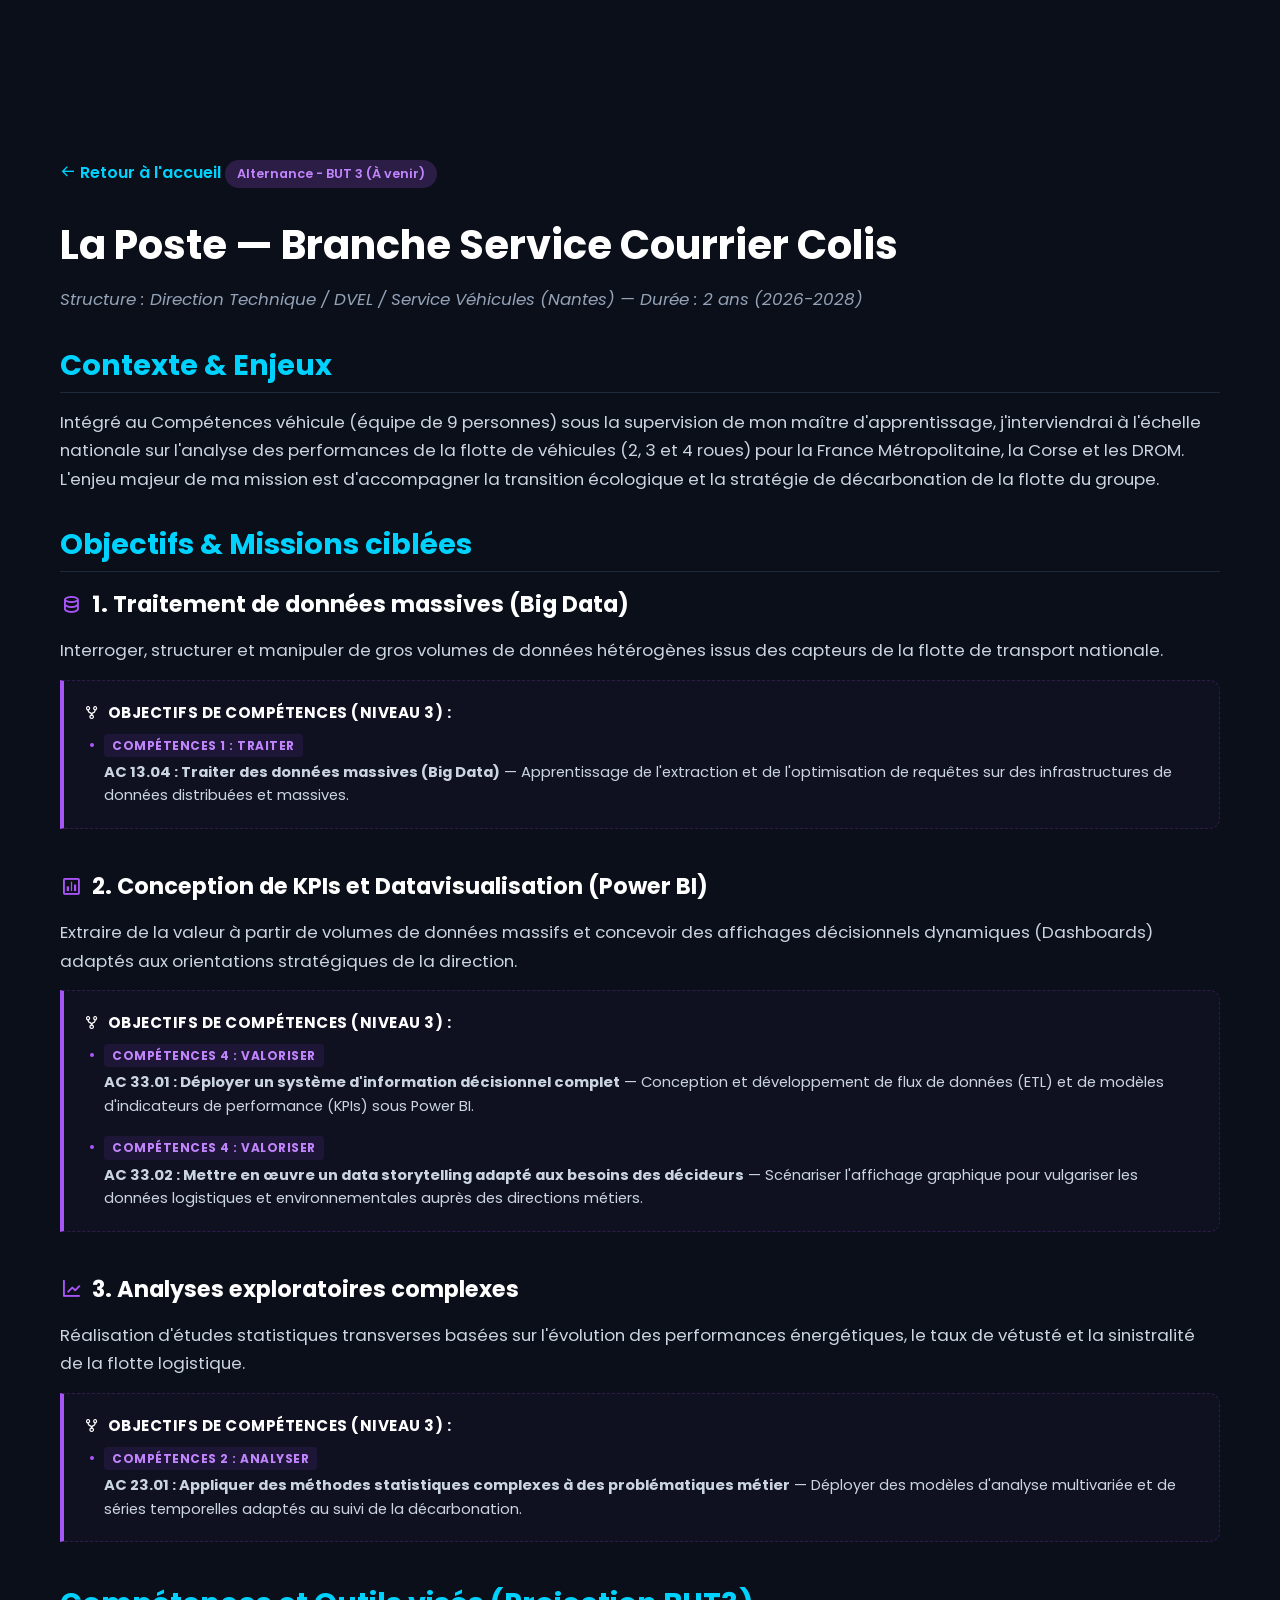
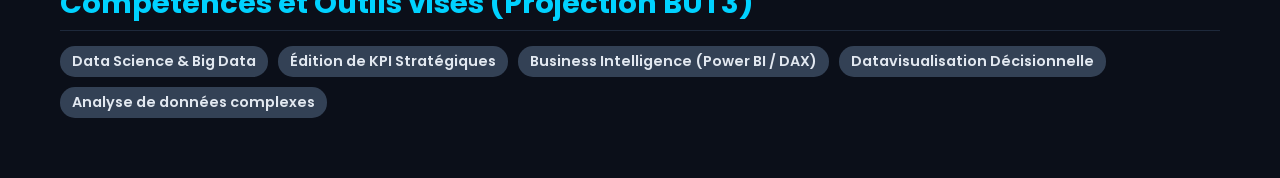
==== alternance.html @ 63a034d4 "Add files via upload" ====
<!DOCTYPE html>
<html lang="fr">
<head>
    <meta charset="UTF-8">
    <meta name="viewport" content="width=device-width, initial-scale=1.0">
    <title>Détails Alternance | Gwendal Gencey</title>
    <link rel="stylesheet" href="style.css">
    <link href="https://fonts.googleapis.com/css2?family=Poppins:wght@300;400;600;700&display=swap" rel="stylesheet">
    <link href='https://unpkg.com/boxicons@2.1.4/css/boxicons.min.css' rel='stylesheet'>
</head>
<body>

    <div class="subpage-container">
        <a href="index.html" class="back-home"><i class='bx bx-arrow-back'></i> Retour à l'accueil</a>
        
        <span class="tag-alternance">Alternance - BUT 3 (À venir)</span>
        <h1>La Poste — Branche Service Courrier Colis</h1>
        <p style="color: #94a3b8; font-style: italic;">Structure : Direction Technique / DVEL / Service Véhicules (Nantes) — Durée : 2 ans (2026-2028)</p>

        <h2>Contexte & Enjeux</h2>
        <p>Intégré au Compétences véhicule (équipe de 9 personnes) sous la supervision de mon maître d'apprentissage, j'interviendrai à l'échelle nationale sur l'analyse des performances de la flotte de véhicules (2, 3 et 4 roues) pour la France Métropolitaine, la Corse et les DROM. L'enjeu majeur de ma mission est d'accompagner la transition écologique et la stratégie de décarbonation de la flotte du groupe.</p>

        <h2>Objectifs & Missions ciblées</h2>

        <div class="mission-block">
            <h3><i class='bx bx-data' style='color: var(--accent-future); margin-right: 10px;'></i> 1. Traitement de données massives (Big Data)</h3>
            <p>Interroger, structurer et manipuler de gros volumes de données hétérogènes issus des capteurs de la flotte de transport nationale.</p>
            
            <div class="ac-details-box future-ac">
                <h4><i class='bx bx-git-repo-forked' ></i> Objectifs de Compétences (Niveau 3) :</h4>
                <ul>
                    <li><span class="pole-label future-label">Compétences 1 : Traiter</span><br>
                    <strong>AC 13.04 : Traiter des données massives (Big Data)</strong> — Apprentissage de l'extraction et de l'optimisation de requêtes sur des infrastructures de données distribuées et massives.</li>
                </ul>
            </div>
        </div>

        <div class="mission-block">
            <h3><i class='bx bx-bar-chart-square' style='color: var(--accent-future); margin-right: 10px;'></i> 2. Conception de KPIs et Datavisualisation (Power BI)</h3>
            <p>Extraire de la valeur à partir de volumes de données massifs et concevoir des affichages décisionnels dynamiques (Dashboards) adaptés aux orientations stratégiques de la direction.</p>
            
            <div class="ac-details-box future-ac">
                <h4><i class='bx bx-git-repo-forked' ></i> Objectifs de Compétences (Niveau 3) :</h4>
                <ul>
                    <li><span class="pole-label future-label">Compétences 4 : Valoriser</span><br>
                    <strong>AC 33.01 : Déployer un système d'information décisionnel complet</strong> — Conception et développement de flux de données (ETL) et de modèles d'indicateurs de performance (KPIs) sous Power BI.</li>
                    
                    <li><span class="pole-label future-label">Compétences 4 : Valoriser</span><br>
                    <strong>AC 33.02 : Mettre en œuvre un data storytelling adapté aux besoins des décideurs</strong> — Scénariser l'affichage graphique pour vulgariser les données logistiques et environnementales auprès des directions métiers.</li>
                </ul>
            </div>
        </div>

        <div class="mission-block">
            <h3><i class='bx bx-line-chart' style='color: var(--accent-future); margin-right: 10px;'></i> 3. Analyses exploratoires complexes</h3>
            <p>Réalisation d'études statistiques transverses basées sur l'évolution des performances énergétiques, le taux de vétusté et la sinistralité de la flotte logistique.</p>
            
            <div class="ac-details-box future-ac">
                <h4><i class='bx bx-git-repo-forked' ></i> Objectifs de Compétences (Niveau 3) :</h4>
                <ul>
                    <li><span class="pole-label future-label">Compétences 2 : Analyser</span><br>
                    <strong>AC 23.01 : Appliquer des méthodes statistiques complexes à des problématiques métier</strong> — Déployer des modèles d'analyse multivariée et de séries temporelles adaptés au suivi de la décarbonation.</li>
                </ul>
            </div>
        </div>

        <h2>Compétences et Outils visés (Projection BUT3)</h2>
        <div class="tech-tags">
            <span class="tech-tag">Data Science & Big Data</span>
            <span class="tech-tag">Édition de KPI Stratégiques</span>
            <span class="tech-tag">Business Intelligence (Power BI / DAX)</span>
            <span class="tech-tag">Datavisualisation Décisionnelle</span>
            <span class="tech-tag">Analyse de données complexes</span>
        </div>
    </div>

</body>
</html>
---- style.css ----
/* Variables de couleurs */
:root {
    --bg-color: #0b0f19;
    --text-color: #f1f5f9;
    --primary-color: #00d2ff;
    --secondary-color: #3a7bd5;
    --card-bg: #1e293b;
    --accent-future: #a855f7;
}

* {
    margin: 0;
    padding: 0;
    box-sizing: border-box;
    font-family: 'Poppins', sans-serif;
}

html {
    scroll-behavior: smooth;
    scroll-padding-top: 90px;
}

body {
    background-color: var(--bg-color);
    color: var(--text-color);
    overflow-x: hidden;
}

/* Navbar */
.navbar {
    display: flex;
    justify-content: space-between;
    padding: 20px 50px;
    background: rgba(11, 15, 25, 0.90); /* Légère transparence */
    backdrop-filter: blur(12px); /* Crée l'effet de flou dynamique en dessous */
    -webkit-backdrop-filter: blur(12px); /* Pour la compatibilité Safari/Mac */
    position: fixed;
    width: 100%;
    z-index: 1000;
    border-bottom: 1px solid #1e293b;
}
.logo { font-size: 24px; font-weight: 700; color: var(--primary-color); }
.nav-links { list-style: none; display: flex; gap: 25px; }
.nav-links a { color: var(--text-color); text-decoration: none; font-weight: 400; transition: color 0.3s;}
.nav-links a:hover { color: var(--primary-color); }

/* --- HERO SECTION MODIFIÉE (Hauteur réduite à 50vh) --- */
.hero {
    height: 50vh; 
    display: flex;
    align-items: center;
    justify-content: center;
    text-align: center;
    padding-top: 80px;
    background: linear-gradient(to right, rgba(11,15,25,0.85), rgba(11,15,25,0.85)), url('https://images.unsplash.com/photo-1551288049-bebda4e38f71?q=80&w=2070&auto=format&fit=crop') no-repeat center center/cover;
}
.hero-content h1 { font-size: 2.3rem; margin-bottom: 15px; line-height: 1.3; }
.hero-content span { color: var(--primary-color); }
.hero-content p { font-size: 1.1rem; opacity: 0.8; max-width: 700px; margin: 0 auto; }

/* --- SECTION SLIDER MODIFIÉE (Parties SAE agrandies) --- */
.slider-section {
    padding: 80px 50px;
    text-align: center;
    background: #0f172a; /* Léger changement de fond pour découper les sections */
}
.slider-section h2 { font-size: 2.5rem; margin-bottom: 10px; }
.subtitle { margin-bottom: 50px; color: #94a3b8; font-size: 1.1rem; }

.carousel-container {
    position: relative;
    max-width: 1200px; /* Élargi de 1000px à 1200px */
    margin: 0 auto;
    display: flex;
    align-items: center;
}

.carousel-track-container {
    overflow: hidden;
    width: 100%;
}

.carousel-track {
    display: flex;
    list-style: none;
    transition: transform 0.5s ease-in-out;
}

.carousel-slide {
    min-width: 33.33%; /* Affiche toujours 3 cartes mais elles sont plus larges */
    padding: 15px; /* Plus d'espace entre les cartes */
}

/* Cartes SAE plus imposantes et lisibles */
.card {
    display: block;
    background-color: var(--card-bg);
    padding: 45px 30px; /* Augmenté pour donner de l'importance */
    border-radius: 15px;
    text-decoration: none;
    color: var(--text-color);
    transition: transform 0.3s, background 0.3s, border 0.3s;
    height: 100%;
    border: 1px solid #334155;
}
.card:hover {
    transform: translateY(-10px);
    background-color: #1e293b;
    border: 1px solid var(--primary-color);
    box-shadow: 0 15px 35px rgba(0, 210, 255, 0.2);
}
.card-icon { 
    font-size: 3.5rem; 
    margin-bottom: 20px; 
    color: var(--primary-color); /* Donne la couleur bleue aux icônes */
    transition: transform 0.3s;
}
.card:hover .card-icon {
    transform: scale(1.1); /* Petit effet de zoom au survol de la carte */
}
.card h3 { margin-bottom: 15px; font-size: 1.6rem; color: #fff; } /* Titre plus grand */
.card p { font-size: 1rem; color: #94a3b8; line-height: 1.5; } /* Texte plus grand */

.carousel-btn {
    background: transparent;
    border: none;
    font-size: 2.5rem;
    color: var(--primary-color);
    cursor: pointer;
    padding: 15px;
    transition: transform 0.3s;
    z-index: 10;
}
.carousel-btn:hover { transform: scale(1.3); }

/* --- SECTION EXPERIENCES --- */
.experience-section {
    padding: 80px 50px;
    max-width: 1200px;
    margin: 0 auto;
    text-align: center;
}
.experience-section h2 { font-size: 2.5rem; margin-bottom: 40px; }
.exp-container {
    display: flex;
    gap: 30px;
    justify-content: center;
    flex-wrap: wrap;
}
.exp-box {
    background: #1e293b;
    flex: 1;
    min-width: 300px;
    padding: 40px;
    border-radius: 15px;
    text-align: left;
    border-left: 5px solid var(--secondary-color);
}
.exp-box.future {
    border-left: 5px solid var(--accent-future);
}
.tag-stage, .tag-alternance {
    display: inline-block;
    padding: 5px 12px;
    border-radius: 20px;
    font-size: 0.8rem;
    font-weight: 600;
    margin-bottom: 15px;
}
.tag-stage { background: rgba(58, 123, 213, 0.2); color: var(--primary-color); }
.tag-alternance { background: rgba(168, 85, 247, 0.2); color: #c084fc; }
.exp-box h3 { font-size: 1.5rem; margin-bottom: 5px; }
.exp-box h4 { font-size: 1.1rem; color: #94a3b8; margin-bottom: 15px; font-weight: 400; }
.exp-box p { color: #cbd5e1; font-size: 0.95rem; line-height: 1.6; }

/* --- SECTION CONTACT (FOOTER) --- */
.contact-section {
    background: #070a13;
    padding: 60px 50px;
    text-align: center;
    border-top: 1px solid #1e293b;
}
.contact-section h2 { font-size: 2.3rem; margin-bottom: 15px; }
.contact-section p { color: #94a3b8; margin-bottom: 30px; }
.contact-info {
    display: inline-block;
    background: #141b2d;
    padding: 25px 40px;
    border-radius: 10px;
    text-align: left;
    border: 1px solid #1e293b;
}
.contact-info p { margin-bottom: 10px; color: #fff; }
.contact-info p:last-child { margin-bottom: 0; }
.footer-credits { margin-top: 40px !important; font-size: 0.85rem; opacity: 0.5; }
/* Rend les blocs de liens d'expériences propres */
.exp-card-link {
    text-decoration: none;
    color: inherit;
    flex: 1;
    min-width: 300px;
    display: flex;
}

.exp-box {
    transition: transform 0.3s, border-color 0.3s, box-shadow 0.3s;
    cursor: pointer;
    width: 100%;
}

.exp-box:hover {
    transform: translateY(-5px);
    box-shadow: 0 10px 25px rgba(58, 123, 213, 0.15);
    background-color: #24324d;
}

.exp-box h4 span {
    font-size: 0.85rem;
    color: var(--primary-color);
    float: right;
    font-weight: 600;
}

/* Boutons de téléchargement CV */
.btn-download-nav {
    background: linear-gradient(45deg, var(--primary-color), var(--secondary-color));
    padding: 6px 15px !important;
    border-radius: 20px;
    color: #fff !important;
    font-weight: 600 !important;
    box-shadow: 0 4px 10px rgba(0, 210, 255, 0.2);
}

.cv-container {
    text-align: center;
    margin-top: 25px;
}

.btn-cv {
    display: inline-block;
    padding: 12px 25px;
    background: linear-gradient(45deg, #a855f7, var(--secondary-color));
    color: white;
    text-decoration: none;
    border-radius: 25px;
    font-weight: 600;
    transition: transform 0.3s, box-shadow 0.3s;
}

.btn-cv:hover {
    transform: scale(1.03);
    box-shadow: 0 10px 20px rgba(168, 85, 247, 0.3);
}

/* Style général pour les pages secondaires */
.back-home {
    display: inline-block;
    margin-bottom: 30px;
    color: var(--primary-color);
    text-decoration: none;
    font-weight: 600;
}
.subpage-container {
    max-width: 1200px;
    margin: 0 auto; /* Aligne au centre horizontalement */
    padding: 160px 20px 60px 20px; /* 160px en haut pousse TOUT le contenu sous la navbar fixed */
    position: relative;
}
.subpage-container h1 { font-size: 2.5rem; margin-bottom: 10px; color: #fff;}
.subpage-container h2 { font-size: 1.8rem; margin: 30px 0 15px 0; color: var(--primary-color); border-bottom: 1px solid #1e293b; padding-bottom: 5px;}
.subpage-container p { line-height: 1.7; color: #cbd5e1; margin-bottom: 15px; font-size: 1.05rem;}
.tech-tags { display: flex; gap: 10px; flex-wrap: wrap; margin-top: 15px; }
.tech-tag { background: #334155; padding: 5px 12px; border-radius: 15px; font-size: 0.9rem; font-weight: 600; color: #e2e8f0; }

/* --- SECTION PRÉSENTATION & FORMATION --- */
.presentation-section {
    padding: 80px 50px;
    max-width: 1200px;
    margin: 0 auto;
}

.pres-container {
    display: flex;
    gap: 40px;
    justify-content: space-between;
    flex-wrap: wrap; /* Aligne l'un en dessous de l'autre sur écran mobile */
}

.pres-box {
    flex: 1;
    min-width: 300px;
    background-color: #111827; /* Un fond de carte subtilement distinct */
    padding: 40px;
    border-radius: 15px;
    border: 1px solid #1e293b;
}

.pres-box h2 {
    font-size: 1.8rem;
    margin-bottom: 20px;
    color: var(--primary-color);
    position: relative;
}

/* Petite barre de décoration sous les titres de présentation */
.pres-box h2::after {
    content: '';
    position: absolute;
    left: 0;
    bottom: -5px;
    width: 50px;
    height: 3px;
    background: linear-gradient(to right, var(--primary-color), var(--secondary-color));
    border-radius: 2px;
}

.pres-box p {
    color: #cbd5e1;
    line-height: 1.7;
    font-size: 1.02rem;
    margin-bottom: 15px;
}

.pres-box strong {
    color: #fff;
}

/* Liste des 4 compétences du BUT SD */
.formation-list {
    list-style: none;
    margin-top: 15px;
}

.formation-list li {
    color: #cbd5e1;
    position: relative;
    padding-left: 25px;
    margin-bottom: 12px;
    font-size: 0.98rem;
    line-height: 1.5;
}

/* Petites puces bleues personnalisées pour la liste */
.formation-list li::before {
    content: '▹';
    position: absolute;
    left: 0;
    color: var(--primary-color);
    font-weight: bold;
    font-size: 1.2rem;
    top: -2px;
}

/* --- BLOCS DE MISSIONS --- */
.mission-block {
    margin-bottom: 40px;
}
.mission-block h3 {
    font-size: 1.4rem;
    color: #fff;
    margin-bottom: 15px;
    display: flex;
    align-items: center;
}

/* --- GALERIE DE CAPTURES D'ÉCRAN (MISSION 1) --- */
.image-gallery {
    display: flex;
    gap: 20px;
    margin-top: 20px;
    flex-wrap: wrap;
}

.image-box {
    flex: 1;
    min-width: 280px;
    background: #111827;
    border: 1px solid #1e293b;
    border-radius: 10px;
    padding: 12px;
    transition: transform 0.3s, border-color 0.3s;
}

.image-box:hover {
    transform: scale(1.02);
    border-color: var(--primary-color);
}

.image-box img {
    width: 100%;
    height: auto;
    border-radius: 6px;
    display: block;
    object-fit: cover;
}

.image-caption {
    font-size: 0.85rem;
    color: #94a3b8;
    margin-top: 10px;
    text-align: center;
    font-style: italic;
    line-height: 1.4;
}

/* --- FENÊTRE DE CODE STYLE VS-CODE (MISSION 2) --- */
.code-window {
    background: #111827;
    border: 1px solid #1e293b;
    border-radius: 10px;
    margin-top: 20px;
    overflow: hidden;
    box-shadow: 0 10px 30px rgba(0, 0, 0, 0.4);
}

.code-header {
    background: #1f2937;
    padding: 12px 20px;
    display: flex;
    align-items: center;
    border-bottom: 1px solid #1e293b;
}

.code-dots {
    display: flex;
    gap: 8px;
    margin-right: 20px;
}

.code-dot {
    width: 12px;
    height: 12px;
    border-radius: 50%;
    display: inline-block;
}
.code-dot.red { background: #ff5f56; }
.code-dot.yellow { background: #ffbd2e; }
.code-dot.green { background: #27c93f; }

.code-title {
    color: #94a3b8;
    font-size: 0.85rem;
    font-family: 'Fira Code', monospace;
}

.code-body {
    padding: 20px;
    margin: 0;
    overflow-x: auto;
    background: #0d1117;
}

.code-body code {
    font-family: 'Fira Code', monospace;
    font-size: 0.95rem;
    color: #c9d1d9;
    line-height: 1.6;
    display: block;
}

/* --- COLORATION SYNTAXIQUE INTÉGRÉE --- */
.c-comment { color: #8b949e; font-style: italic; }
.c-keyword { color: #ff7b72; font-weight: 600; }
.c-function { color: #d2a6ff; }
.c-string { color: #a5d6ff; }
.c-number { color: #79c0ff; }

/* --- ICÔNES DE CONTACT --- */
.contact-info p i {
    color: var(--primary-color);
    margin-right: 8px;
    font-size: 1.2rem;
    vertical-align: middle;
}

.btn-cv i {
    margin-right: 5px;
    vertical-align: middle;
}
.ac-tags {
    display: flex;
    gap: 10px;
    margin-bottom: 15px;
}
.ac-tag {
    background-color: rgba(0, 210, 255, 0.1);
    color: var(--primary-color);
    border: 1px solid rgba(0, 210, 255, 0.3);
    padding: 3px 10px;
    border-radius: 5px;
    font-size: 0.8rem;
    font-weight: 600;
    cursor: help; /* Change la souris pour indiquer qu'on peut survoler */
}
/* --- ENCADRÉS DE DÉTAILS AC --- */
.ac-details-box {
    background: rgba(0, 210, 255, 0.03);
    border: 1px dashed rgba(0, 210, 255, 0.2);
    border-left: 4px solid var(--primary-color);
    padding: 20px;
    border-radius: 0 10px 10px 0;
    margin: 15px 0 25px 0;
}

.ac-details-box.future-ac {
    background: rgba(168, 85, 247, 0.03);
    border: 1px dashed rgba(168, 85, 247, 0.2);
    border-left: 4px solid var(--accent-future);
}

.ac-details-box h4 {
    font-size: 0.95rem;
    text-transform: uppercase;
    letter-spacing: 0.5px;
    margin-bottom: 10px;
    color: #fff;
    display: flex;
    align-items: center;
    gap: 8px;
}

.ac-details-box ul {
    list-style: none;
    padding-left: 5px;
}

.ac-details-box ul li {
    font-size: 0.92rem;
    color: #cbd5e1;
    line-height: 1.6;
    margin-bottom: 8px;
    position: relative;
    padding-left: 15px;
}

.ac-details-box ul li::before {
    content: '•';
    position: absolute;
    left: 0;
    color: var(--primary-color);
}

.ac-details-box.future-ac ul li::before {
    color: var(--accent-future);
}

.ac-details-box ul li:last-child {
    margin-bottom: 0;
}
/* --- LABELS DE CompétencesS DE COMPÉTENCE DANS LES AC --- */
.pole-label {
    display: inline-block;
    font-size: 0.75rem;
    text-transform: uppercase;
    font-weight: 700;
    color: var(--primary-color);
    background: rgba(0, 210, 255, 0.1);
    padding: 2px 8px;
    border-radius: 4px;
    margin-bottom: 4px;
    letter-spacing: 0.5px;
}

.pole-label.future-label {
    color: #c084fc;
    background: rgba(168, 85, 247, 0.1);
}

.ac-details-box ul li {
    margin-bottom: 18px; /* Donne un peu plus d'espace entre les AC */
}

.ac-details-box ul li:last-child {
    margin-bottom: 0;
}

/* --- PAGE PROJETS : FILTRES & GRILLE --- */
.filter-menu {
    display: flex;
    gap: 15px;
    margin-top: 20px;
    margin-bottom: 50px; /* Donne un espace de sécurité de 50px avant la grille de cartes */
    flex-wrap: wrap;
    position: relative;
    z-index: 10; /* Assure que les boutons restent au-dessus au besoin */
}

.filter-btn {
    background: #1e293b;
    color: #94a3b8;
    border: 1px solid #334155;
    padding: 10px 20px;
    border-radius: 20px;
    font-weight: 600;
    cursor: pointer;
    transition: all 0.3s ease;
}

.filter-btn:hover, .filter-btn.active {
    background: linear-gradient(45deg, var(--primary-color), var(--secondary-color));
    color: #fff;
    border-color: transparent;
    box-shadow: 0 4px 15px rgba(0, 210, 255, 0.2);
}

.projects-grid {
    display: flex;
    flex-direction: column;
    gap: 40px;
    position: relative;
    clear: both; /* Force la grille à se placer après tout élément flottant ou fixe précédent */
}

.project-card {
    background: #111827;
    border: 1px solid #1e293b;
    border-radius: 15px;
    padding: 40px;
    transition: border-color 0.3s;
}

.project-card:hover {
    border-color: rgba(0, 210, 255, 0.4);
}

.project-header {
    display: flex;
    justify-content: space-between;
    align-items: center;
    margin-bottom: 20px;
}

.p-category {
    font-size: 0.85rem;
    font-weight: 700;
    text-transform: uppercase;
    color: var(--primary-color);
    letter-spacing: 0.5px;
    display: flex;
    align-items: center;
    gap: 6px;
}

.p-sae {
    background: rgba(255, 255, 255, 0.05);
    padding: 4px 12px;
    border-radius: 6px;
    font-size: 0.85rem;
    font-weight: 600;
    color: #cbd5e1;
}

.project-card h3 {
    font-size: 1.8rem;
    color: #fff;
    margin-bottom: 25px;
}

.project-card h5 {
    font-size: 1.1rem;
    color: #fff;
    margin: 20px 0 10px 0;
    display: flex;
    align-items: center;
    gap: 8px;
}

.project-card h5 i {
    color: var(--primary-color);
}

.project-card p {
    color: #cbd5e1;
    line-height: 1.7;
    margin-bottom: 15px;
}

.reflection {
    background: rgba(255, 255, 255, 0.02);
    border-left: 3px solid #94a3b8;
    padding: 15px;
    border-radius: 0 8px 8px 0;
    font-size: 0.95rem;
}

.p-sae.future {
    background: rgba(168, 85, 247, 0.15);
    color: #c084fc;
    border: 1px solid rgba(168, 85, 247, 0.3);
}
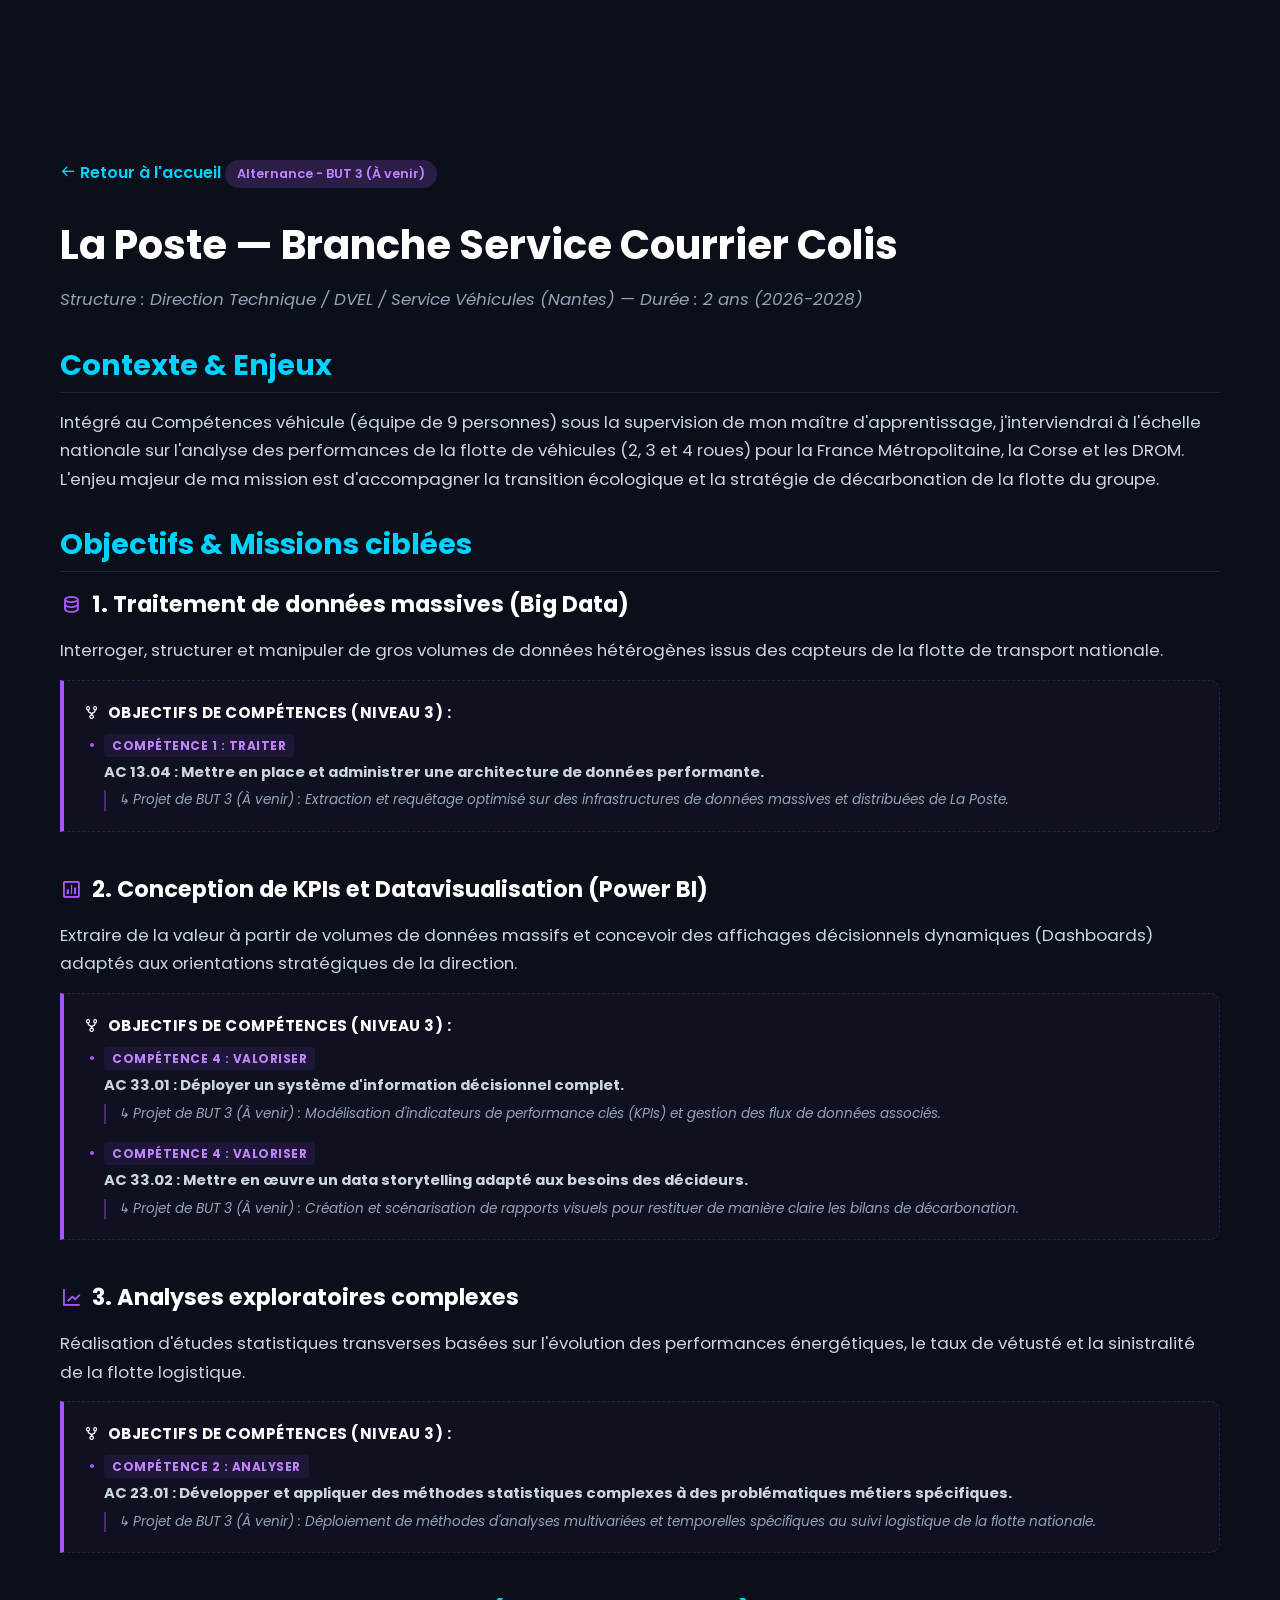
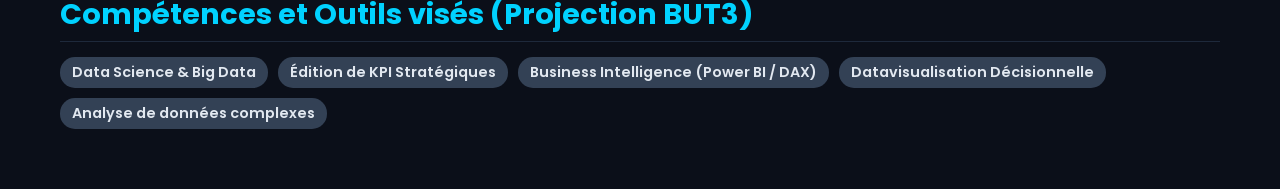
==== commit 7514e0cd: "Add files via upload" ====
--- a/alternance.html
+++ b/alternance.html
@@ -29,8 +29,9 @@
             <div class="ac-details-box future-ac">
                 <h4><i class='bx bx-git-repo-forked' ></i> Objectifs de Compétences (Niveau 3) :</h4>
                 <ul>
-                    <li><span class="pole-label future-label">Compétences 1 : Traiter</span><br>
-                    <strong>AC 13.04 : Traiter des données massives (Big Data)</strong> — Apprentissage de l'extraction et de l'optimisation de requêtes sur des infrastructures de données distribuées et massives.</li>
+                    <li><span class="pole-label future-label">Compétence 1 : Traiter</span><br>
+                    <strong>AC 13.04 : Mettre en place et administrer une architecture de données performante.</strong>
+                    <span class="ac-justification">↳ Projet de BUT 3 (À venir) : Extraction et requêtage optimisé sur des infrastructures de données massives et distribuées de La Poste.</span></li>
                 </ul>
             </div>
         </div>
@@ -42,11 +43,13 @@
             <div class="ac-details-box future-ac">
                 <h4><i class='bx bx-git-repo-forked' ></i> Objectifs de Compétences (Niveau 3) :</h4>
                 <ul>
-                    <li><span class="pole-label future-label">Compétences 4 : Valoriser</span><br>
-                    <strong>AC 33.01 : Déployer un système d'information décisionnel complet</strong> — Conception et développement de flux de données (ETL) et de modèles d'indicateurs de performance (KPIs) sous Power BI.</li>
+                    <li><span class="pole-label future-label">Compétence 4 : Valoriser</span><br>
+                    <strong>AC 33.01 : Déployer un système d'information décisionnel complet.</strong>
+                    <span class="ac-justification">↳ Projet de BUT 3 (À venir) : Modélisation d'indicateurs de performance clés (KPIs) et gestion des flux de données associés.</span></li>
                     
-                    <li><span class="pole-label future-label">Compétences 4 : Valoriser</span><br>
-                    <strong>AC 33.02 : Mettre en œuvre un data storytelling adapté aux besoins des décideurs</strong> — Scénariser l'affichage graphique pour vulgariser les données logistiques et environnementales auprès des directions métiers.</li>
+                    <li><span class="pole-label future-label">Compétence 4 : Valoriser</span><br>
+                    <strong>AC 33.02 : Mettre en œuvre un data storytelling adapté aux besoins des décideurs.</strong>
+                    <span class="ac-justification">↳ Projet de BUT 3 (À venir) : Création et scénarisation de rapports visuels pour restituer de manière claire les bilans de décarbonation.</span></li>
                 </ul>
             </div>
         </div>
@@ -58,8 +61,9 @@
             <div class="ac-details-box future-ac">
                 <h4><i class='bx bx-git-repo-forked' ></i> Objectifs de Compétences (Niveau 3) :</h4>
                 <ul>
-                    <li><span class="pole-label future-label">Compétences 2 : Analyser</span><br>
-                    <strong>AC 23.01 : Appliquer des méthodes statistiques complexes à des problématiques métier</strong> — Déployer des modèles d'analyse multivariée et de séries temporelles adaptés au suivi de la décarbonation.</li>
+                    <li><span class="pole-label future-label">Compétence 2 : Analyser</span><br>
+                    <strong>AC 23.01 : Développer et appliquer des méthodes statistiques complexes à des problématiques métiers spécifiques.</strong>
+                    <span class="ac-justification">↳ Projet de BUT 3 (À venir) : Déploiement de méthodes d'analyses multivariées et temporelles spécifiques au suivi logistique de la flotte nationale.</span></li>
                 </ul>
             </div>
         </div>
--- a/style.css
+++ b/style.css
@@ -687,4 +687,18 @@
     background: rgba(168, 85, 247, 0.15);
     color: #c084fc;
     border: 1px solid rgba(168, 85, 247, 0.3);
-}+}
+/* --- STYLE POUR LES JUSTIFICATIONS D'AC --- */
+.ac-justification {
+    display: block;
+    font-size: 0.85rem;
+    color: #94a3b8;
+    margin-top: 6px;
+    padding-left: 12px;
+    border-left: 2px solid rgba(0, 210, 255, 0.4);
+    font-style: italic;
+    line-height: 1.5;
+}
+.future-ac .ac-justification {
+    border-left: 2px solid rgba(168, 85, 247, 0.4);
+}
